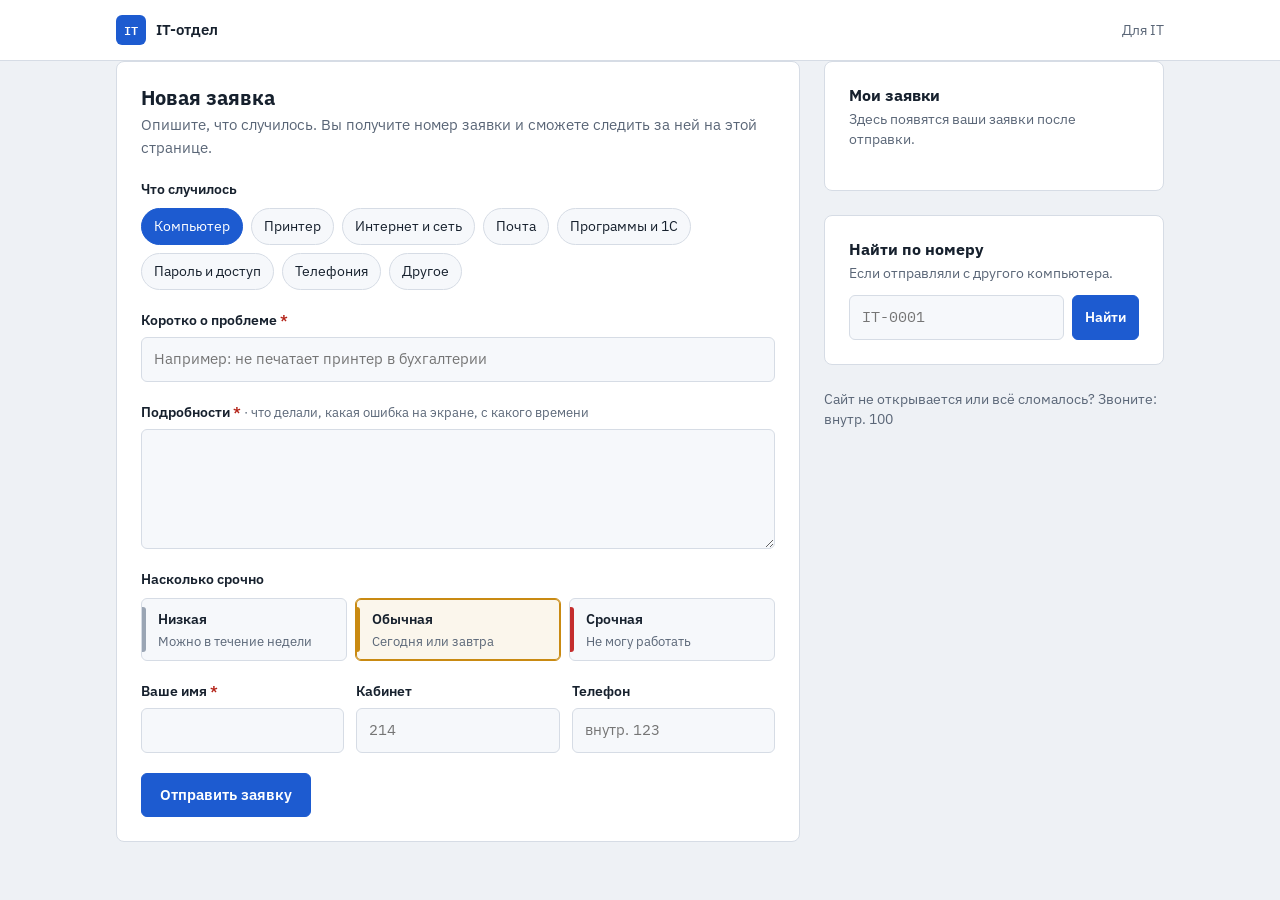
==== index.html @ 8672d534 "Сайт заявок в IT-отдел Форма для сотрудников, панель IT по паролю и скрипт Google Apps Script для хр" ====
<!doctype html>
<html lang="ru">
<head>
<meta charset="utf-8">
<meta name="viewport" content="width=device-width, initial-scale=1, viewport-fit=cover">
<title>Заявка в IT-отдел</title>
<link rel="preconnect" href="https://fonts.googleapis.com">
<link rel="preconnect" href="https://fonts.gstatic.com" crossorigin>
<link rel="stylesheet" href="https://fonts.googleapis.com/css2?family=IBM+Plex+Mono:wght@500;600&family=IBM+Plex+Sans:wght@400;600&display=swap">
<link rel="stylesheet" href="style.css">
<script src="config.js"></script>
<script src="common.js"></script>
</head>
<body>

<header class="top">
  <div class="wrap">
    <div class="brand"><span class="brand-mark">IT</span><span data-org>IT-отдел</span></div>
    <div class="spacer"></div>
    <a href="admin.html">Для IT</a>
  </div>
</header>
<div class="demo-banner" hidden>
  <div class="wrap">Демо-режим: сайт ещё не подключён к Google Таблице, заявки сохраняются только в этом браузере.</div>
</div>

<main class="wrap">
  <div class="layout">

    <section class="panel" id="formPanel">
      <h2>Новая заявка</h2>
      <p class="lead">Опишите, что случилось. Вы получите номер заявки и сможете следить за ней на этой странице.</p>

      <form id="form" novalidate>
        <fieldset>
          <span class="legend">Что случилось</span>
          <div class="chips" id="cats"></div>
        </fieldset>

        <div class="field">
          <label for="subject">Коротко о проблеме <span class="req">*</span></label>
          <input type="text" id="subject" maxlength="120" placeholder="Например: не печатает принтер в бухгалтерии" required>
        </div>

        <div class="field">
          <label for="description">Подробности <span class="req">*</span>
            <span class="hint">· что делали, какая ошибка на экране, с какого времени</span></label>
          <textarea id="description" maxlength="3000" required></textarea>
        </div>

        <fieldset>
          <span class="legend">Насколько срочно</span>
          <div class="prio">
            <label class="p-low"><input type="radio" name="priority" value="Низкая"><b>Низкая</b><small>Можно в течение недели</small></label>
            <label class="p-mid"><input type="radio" name="priority" value="Обычная" checked><b>Обычная</b><small>Сегодня или завтра</small></label>
            <label class="p-high"><input type="radio" name="priority" value="Срочная"><b>Срочная</b><small>Не могу работать</small></label>
          </div>
        </fieldset>

        <div class="row">
          <div class="field">
            <label for="name">Ваше имя <span class="req">*</span></label>
            <input type="text" id="name" maxlength="80" autocomplete="name" required>
          </div>
          <div class="field">
            <label for="place">Кабинет</label>
            <input type="text" id="place" maxlength="60" placeholder="214">
          </div>
          <div class="field">
            <label for="phone">Телефон</label>
            <input type="tel" id="phone" maxlength="40" placeholder="внутр. 123">
          </div>
        </div>

        <p class="error" id="formError" role="alert" hidden></p>
        <div class="actions">
          <button class="btn" type="submit" id="submitBtn">Отправить заявку</button>
        </div>
      </form>

      <div class="success" id="success" hidden>
        <span class="muted">Заявка принята. Её номер:</span>
        <div class="ticket-no" id="newNo"></div>
        <p class="muted" style="margin:0">Номер сохранён в списке «Мои заявки» справа. Там появится ответ IT-отдела.</p>
        <button class="btn ghost" type="button" id="againBtn">Отправить ещё одну</button>
      </div>
    </section>

    <aside class="side">
      <section class="panel">
        <h3>Мои заявки</h3>
        <p class="muted" style="margin:0" id="mineNote">Заявки, отправленные с этого компьютера.</p>
        <ul class="mine" id="mine"></ul>
        <div class="actions" style="margin-top:14px" id="mineActions" hidden>
          <button class="btn ghost small" type="button" id="refreshMine">Обновить статусы</button>
        </div>
      </section>

      <section class="panel">
        <h3>Найти по номеру</h3>
        <p class="muted" style="margin:0 0 12px">Если отправляли с другого компьютера.</p>
        <form class="check" id="checkForm">
          <input type="text" id="checkId" placeholder="IT-0001" aria-label="Номер заявки">
          <button class="btn small" type="submit">Найти</button>
        </form>
        <p class="error" id="checkError" role="alert" hidden style="margin-top:10px"></p>
      </section>

      <p class="muted" style="margin:0">Сайт не открывается или всё сломалось? Звоните: <span data-fallback></span></p>
    </aside>

  </div>
</main>

<script>
(function () {
  const CATS = ['Компьютер', 'Принтер', 'Интернет и сеть', 'Почта', 'Программы и 1С', 'Пароль и доступ', 'Телефония', 'Другое'];
  const MINE_KEY = 'it-helpdesk-mine';
  const NAME_KEY = 'it-helpdesk-contact';
  const $ = id => document.getElementById(id);

  $('cats').innerHTML = CATS.map((c, i) =>
    `<label class="chip"><input type="radio" name="category" value="${c}" ${i === 0 ? 'checked' : ''}><span>${c}</span></label>`).join('');

  // Имя, кабинет и телефон запоминаются, чтобы не вводить их каждый раз.
  const contact = IT.store(NAME_KEY) || {};
  ['name', 'place', 'phone'].forEach(k => { if (contact[k]) $(k).value = contact[k]; });

  let mine = IT.store(MINE_KEY) || [];   // [{id, subject, status, reply, updated}]

  function renderMine() {
    $('mineActions').hidden = mine.length === 0;
    $('mineNote').textContent = mine.length ? 'Заявки, отправленные с этого компьютера.' : 'Здесь появятся ваши заявки после отправки.';
    $('mine').innerHTML = mine.map(t => `
      <li>
        <div class="head"><span class="mono">${IT.esc(t.id)}</span><span class="pill s-${IT.STATUS_CLASS[t.status] || 'new'}">${IT.esc(t.status || 'Новая')}</span></div>
        <div class="subj">${IT.esc(t.subject)}</div>
        ${t.reply ? `<div class="reply"><b>Ответ IT</b>${IT.esc(t.reply)}</div>` : ''}
        <span class="muted">${t.updated ? 'обновлено ' + IT.ago(t.updated) : ''}</span>
      </li>`).join('');
  }

  function upsertMine(item) {
    const i = mine.findIndex(t => t.id === item.id);
    const merged = Object.assign({}, mine[i] || {}, item);
    if (i >= 0) mine[i] = merged; else mine.unshift(merged);
    mine = mine.slice(0, 20);
    IT.store(MINE_KEY, mine);
    renderMine();
  }

  async function refreshMine() {
    const btn = $('refreshMine');
    btn.disabled = true; btn.textContent = 'Обновляю…';
    for (const t of mine.slice(0, 10)) {
      try { upsertMine((await IT.api({ action: 'status', id: t.id })).item); } catch (e) { /* заявку могли удалить из таблицы */ }
    }
    btn.disabled = false; btn.textContent = 'Обновить статусы';
  }

  $('refreshMine').addEventListener('click', refreshMine);

  $('form').addEventListener('submit', async e => {
    e.preventDefault();
    const err = $('formError');
    err.hidden = true;
    const data = {
      action: 'create',
      category: document.querySelector('input[name=category]:checked').value,
      priority: document.querySelector('input[name=priority]:checked').value,
      subject: $('subject').value.trim(),
      description: $('description').value.trim(),
      name: $('name').value.trim(),
      place: $('place').value.trim(),
      phone: $('phone').value.trim(),
    };
    const missing = [!data.subject && 'тему', !data.description && 'подробности', !data.name && 'имя'].filter(Boolean);
    if (missing.length) {
      err.textContent = 'Заполните ' + missing.join(', ') + '.';
      err.hidden = false;
      return;
    }
    const btn = $('submitBtn');
    btn.disabled = true; btn.textContent = 'Отправляю…';
    try {
      const res = await IT.api(data);
      IT.store(NAME_KEY, { name: data.name, place: data.place, phone: data.phone });
      upsertMine({ id: res.id, subject: data.subject, status: 'Новая', reply: '', updated: new Date().toISOString() });
      $('newNo').textContent = res.id;
      $('form').hidden = true;
      $('success').hidden = false;
    } catch (ex) {
      err.textContent = ex.message;
      err.hidden = false;
    } finally {
      btn.disabled = false; btn.textContent = 'Отправить заявку';
    }
  });

  $('againBtn').addEventListener('click', () => {
    $('subject').value = ''; $('description').value = '';
    $('success').hidden = true; $('form').hidden = false;
    $('subject').focus();
  });

  $('checkForm').addEventListener('submit', async e => {
    e.preventDefault();
    const err = $('checkError');
    err.hidden = true;
    let id = $('checkId').value.trim().toUpperCase();
    if (/^\d+$/.test(id)) id = 'IT-' + id.padStart(4, '0');
    if (!id) return;
    try {
      upsertMine((await IT.api({ action: 'status', id })).item);
      $('checkId').value = '';
    } catch (ex) {
      err.textContent = ex.message;
      err.hidden = false;
    }
  });

  renderMine();
  if (mine.length) refreshMine();
})();
</script>
</body>
</html>
---- style.css ----
/* Layout: узкая колонка формы + боковая карточка статуса; панель IT — список на всю ширину */
:root {
  --bg: #eef1f5;
  --surface: #ffffff;
  --sunken: #f6f8fb;
  --line: #d6dce5;
  --fg: #16202d;
  --muted: #5a6677;
  --accent: #1d5bd0;
  --accent-ink: #ffffff;
  --st-new: #1d5bd0;
  --st-work: #a86200;
  --st-wait: #7247b8;
  --st-done: #1d7f47;
  --pr-high: #c42d2d;
  --pr-mid: #c98a12;
  --pr-low: #9aa5b4;
  --danger: #b42318;
  --font-ui: "IBM Plex Sans", "Segoe UI", system-ui, sans-serif;
  --font-mono: "IBM Plex Mono", Consolas, "Courier New", monospace;
  --radius: 8px;
}
@media (prefers-color-scheme: dark) {
  :root {
    --bg: #0e131a;
    --surface: #161d27;
    --sunken: #111821;
    --line: #2a3442;
    --fg: #e5eaf1;
    --muted: #97a2b2;
    --accent: #6d98ff;
    --accent-ink: #0b1220;
    --st-new: #7aa2ff;
    --st-work: #f0a640;
    --st-wait: #b494f2;
    --st-done: #4fc283;
    --pr-high: #ff6b6b;
    --pr-mid: #e9b44c;
    --pr-low: #566273;
    --danger: #ff7a6e;
    color-scheme: dark;
  }
}

* { box-sizing: border-box; }
html { -webkit-text-size-adjust: 100%; }
body {
  margin: 0;
  background: var(--bg);
  color: var(--fg);
  font: 15px/1.5 var(--font-ui);
}
h1, h2, h3 { margin: 0; line-height: 1.2; text-wrap: balance; }
button, input, select, textarea { font: inherit; color: inherit; }
:focus-visible { outline: 2px solid var(--accent); outline-offset: 2px; }
[hidden] { display: none !important; }

.wrap {
  max-width: 1080px;
  margin: 0 auto;
  padding-block: 0;
  padding-left: max(16px, env(safe-area-inset-left, 0px));
  padding-right: max(16px, env(safe-area-inset-right, 0px));
}

/* шапка */
.top { border-bottom: 1px solid var(--line); background: var(--surface); }
.top .wrap { display: flex; align-items: center; gap: 12px; min-height: 60px; flex-wrap: wrap; padding-block: 10px; }
.brand { display: flex; align-items: center; gap: 10px; font-weight: 600; }
.brand-mark {
  width: 30px; height: 30px; border-radius: 6px; display: grid; place-items: center;
  background: var(--accent); color: var(--accent-ink);
  font: 600 12px var(--font-mono); letter-spacing: .02em;
}
.top .spacer { flex: 1; }
.top a { color: var(--muted); text-decoration: none; font-size: 14px; }
.top a:hover { color: var(--fg); }

.demo-banner {
  background: color-mix(in srgb, var(--st-work) 14%, var(--surface));
  border-bottom: 1px solid color-mix(in srgb, var(--st-work) 35%, transparent);
  font-size: 14px;
}
.demo-banner .wrap { padding-block: 8px; }

main { padding-block: 28px 56px; }

.layout { display: grid; grid-template-columns: minmax(0, 1fr) 340px; gap: 24px; align-items: start; }
@media (max-width: 860px) { .layout { grid-template-columns: minmax(0, 1fr); } }

.panel {
  background: var(--surface);
  border: 1px solid var(--line);
  border-radius: var(--radius);
  padding: 24px;
  min-width: 0;
}
@media (max-width: 480px) { .panel { padding: 18px; } }
.panel > h2 { font-size: 20px; margin-bottom: 4px; }
.lead { color: var(--muted); margin: 0 0 20px; }

/* форма */
form { display: grid; gap: 20px; }
.field { display: grid; gap: 6px; min-width: 0; }
.field > label, .legend { font-weight: 600; font-size: 14px; }
.hint { color: var(--muted); font-size: 13px; font-weight: 400; }
.req { color: var(--danger); }
input[type=text], input[type=tel], input[type=password], input[type=search], select, textarea {
  width: 100%;
  background: var(--sunken);
  border: 1px solid var(--line);
  border-radius: 6px;
  padding: 10px 12px;
}
textarea { min-height: 120px; resize: vertical; }
input:focus, textarea:focus, select:focus { border-color: var(--accent); outline: none; box-shadow: 0 0 0 3px color-mix(in srgb, var(--accent) 22%, transparent); }
.row { display: grid; grid-template-columns: repeat(3, minmax(0, 1fr)); gap: 12px; }
@media (max-width: 600px) { .row { grid-template-columns: minmax(0, 1fr); } }
fieldset { border: 0; margin: 0; padding: 0; min-width: 0; display: grid; gap: 8px; }

.chips { display: flex; flex-wrap: wrap; gap: 8px; }
.chip { position: relative; }
.chip input { position: absolute; opacity: 0; inset: 0; margin: 0; cursor: pointer; }
.chip span {
  display: inline-block; padding: 7px 12px; border-radius: 999px;
  border: 1px solid var(--line); background: var(--sunken); font-size: 14px;
  cursor: pointer; user-select: none;
}
.chip input:checked + span { background: var(--accent); border-color: var(--accent); color: var(--accent-ink); }
.chip input:focus-visible + span { outline: 2px solid var(--accent); outline-offset: 2px; }

.prio { display: grid; grid-template-columns: repeat(3, minmax(0, 1fr)); gap: 8px; }
@media (max-width: 600px) { .prio { grid-template-columns: minmax(0, 1fr); } }
.prio label {
  position: relative; display: grid; gap: 2px; padding: 10px 12px 10px 16px;
  border: 1px solid var(--line); border-radius: 6px; background: var(--sunken); cursor: pointer;
}
.prio label::before { content: ""; position: absolute; left: 0; top: 8px; bottom: 8px; width: 4px; border-radius: 0 3px 3px 0; background: var(--c); }
.prio input { position: absolute; opacity: 0; }
.prio b { font-weight: 600; font-size: 14px; }
.prio small { color: var(--muted); font-size: 12.5px; }
.prio label:has(input:checked) { border-color: var(--c); box-shadow: inset 0 0 0 1px var(--c); background: color-mix(in srgb, var(--c) 8%, var(--surface)); }
.prio label:has(input:focus-visible) { outline: 2px solid var(--accent); outline-offset: 2px; }
.p-low { --c: var(--pr-low); } .p-mid { --c: var(--pr-mid); } .p-high { --c: var(--pr-high); }

.btn {
  display: inline-flex; align-items: center; justify-content: center; gap: 8px;
  border: 1px solid var(--accent); background: var(--accent); color: var(--accent-ink);
  border-radius: 6px; padding: 10px 18px; font-weight: 600; cursor: pointer;
}
.btn:hover { filter: brightness(1.08); }
.btn:disabled { opacity: .55; cursor: progress; }
.btn.ghost { background: transparent; color: var(--fg); border-color: var(--line); }
.btn.ghost:hover { border-color: var(--muted); filter: none; }
.btn.small { padding: 6px 12px; font-size: 13.5px; }
.actions { display: flex; gap: 12px; align-items: center; flex-wrap: wrap; }

.error { color: var(--danger); font-size: 14px; margin: 0; }

/* успех */
.success { display: grid; gap: 14px; justify-items: start; }
.ticket-no {
  font: 600 clamp(34px, 7vw, 48px)/1 var(--font-mono); letter-spacing: .02em;
  color: var(--accent);
}

/* боковая колонка */
.side { display: grid; gap: 24px; min-width: 0; }
.side h3 { font-size: 16px; margin-bottom: 4px; }
.check { display: flex; gap: 8px; }
.check input { font-family: var(--font-mono); text-transform: uppercase; }
.mine { list-style: none; margin: 16px 0 0; padding: 0; display: grid; gap: 10px; }
.mine li { border: 1px solid var(--line); border-radius: 6px; padding: 10px 12px; background: var(--sunken); display: grid; gap: 4px; min-width: 0; }
.mine .head { display: flex; gap: 8px; align-items: center; justify-content: space-between; }
.mine .subj { overflow-wrap: anywhere; }
.reply {
  border-left: 3px solid var(--accent); padding: 4px 0 4px 10px; font-size: 14px;
  white-space: pre-wrap; overflow-wrap: anywhere;
}
.reply b { display: block; font-size: 12px; color: var(--muted); font-weight: 600; text-transform: uppercase; letter-spacing: .05em; }
.muted { color: var(--muted); font-size: 13.5px; }
.mono { font-family: var(--font-mono); font-variant-numeric: tabular-nums; }

/* статусы */
.pill {
  display: inline-flex; align-items: center; gap: 6px; white-space: nowrap;
  padding: 2px 9px; border-radius: 999px; font-size: 12.5px; font-weight: 600;
  color: var(--c); background: color-mix(in srgb, var(--c) 13%, transparent);
}
.pill::before { content: ""; width: 6px; height: 6px; border-radius: 50%; background: currentColor; }
.s-new { --c: var(--st-new); } .s-work { --c: var(--st-work); } .s-wait { --c: var(--st-wait); } .s-done { --c: var(--st-done); }

/* ── панель IT ── */
.login { max-width: 380px; margin: 40px auto; }
.summary { display: grid; grid-template-columns: repeat(4, minmax(0, 1fr)); gap: 12px; margin-bottom: 20px; }
@media (max-width: 640px) { .summary { grid-template-columns: repeat(2, minmax(0, 1fr)); } }
.stat {
  background: var(--surface); border: 1px solid var(--line); border-radius: var(--radius);
  padding: 14px 16px; text-align: left; cursor: pointer; display: grid; gap: 2px;
}
.stat b { font: 600 28px/1.1 var(--font-mono); font-variant-numeric: tabular-nums; color: var(--c); }
.stat span { color: var(--muted); font-size: 13.5px; }
.stat[aria-pressed=true] { border-color: var(--c); box-shadow: inset 0 0 0 1px var(--c); }

.toolbar { display: flex; gap: 10px; flex-wrap: wrap; align-items: center; margin-bottom: 14px; }
.toolbar input[type=search] { flex: 1 1 220px; width: auto; }
.seg { display: inline-flex; border: 1px solid var(--line); border-radius: 6px; overflow: hidden; }
.seg button { border: 0; background: var(--surface); padding: 8px 12px; cursor: pointer; font-size: 14px; }
.seg button + button { border-left: 1px solid var(--line); }
.seg button[aria-pressed=true] { background: var(--accent); color: var(--accent-ink); }

.list { display: grid; gap: 8px; }
.ticket { background: var(--surface); border: 1px solid var(--line); border-radius: var(--radius); position: relative; overflow: hidden; min-width: 0; }
.ticket::before { content: ""; position: absolute; left: 0; top: 0; bottom: 0; width: 4px; background: var(--c); }
.ticket > button {
  all: unset; box-sizing: border-box; width: 100%; cursor: pointer;
  display: grid; grid-template-columns: 76px minmax(0, 1fr) auto; gap: 4px 14px; align-items: center;
  padding: 12px 16px 12px 20px;
}
.ticket > button:focus-visible { outline: 2px solid var(--accent); outline-offset: -2px; }
.ticket .no { font: 500 13px var(--font-mono); color: var(--muted); }
.ticket .subj { font-weight: 600; overflow-wrap: anywhere; }
.ticket .meta { grid-column: 2 / -1; color: var(--muted); font-size: 13.5px; display: flex; gap: 6px 14px; flex-wrap: wrap; }
@media (max-width: 560px) {
  .ticket > button { grid-template-columns: minmax(0, 1fr) auto; }
  .ticket .no { grid-column: 1 / -1; }
  .ticket .meta { grid-column: 1 / -1; }
}
.ticket.done { opacity: .72; }
.ticket.open { border-color: color-mix(in srgb, var(--accent) 50%, var(--line)); }

.detail { border-top: 1px solid var(--line); padding: 16px 16px 18px 20px; display: grid; gap: 16px; background: var(--sunken); }
.desc { white-space: pre-wrap; overflow-wrap: anywhere; margin: 0; }
.contacts { display: grid; grid-template-columns: repeat(auto-fit, minmax(160px, 1fr)); gap: 10px; }
.contacts div { display: grid; }
.contacts dt { color: var(--muted); font-size: 12px; text-transform: uppercase; letter-spacing: .05em; }
.contacts dd { margin: 0; overflow-wrap: anywhere; }
.status-btns { display: flex; gap: 8px; flex-wrap: wrap; }
.status-btns button {
  border: 1px solid var(--line); background: var(--surface); border-radius: 999px;
  padding: 6px 12px; cursor: pointer; font-size: 13.5px; color: var(--c);
}
.status-btns button[aria-pressed=true] { background: var(--c); border-color: var(--c); color: var(--surface); font-weight: 600; }

.empty { text-align: center; padding: 48px 16px; color: var(--muted); border: 1px dashed var(--line); border-radius: var(--radius); }
.empty b { display: block; color: var(--fg); font-size: 16px; margin-bottom: 4px; }

footer { color: var(--muted); font-size: 13px; padding-block: 0 32px; }

@media (prefers-reduced-motion: reduce) { * { transition: none !important; animation: none !important; } }
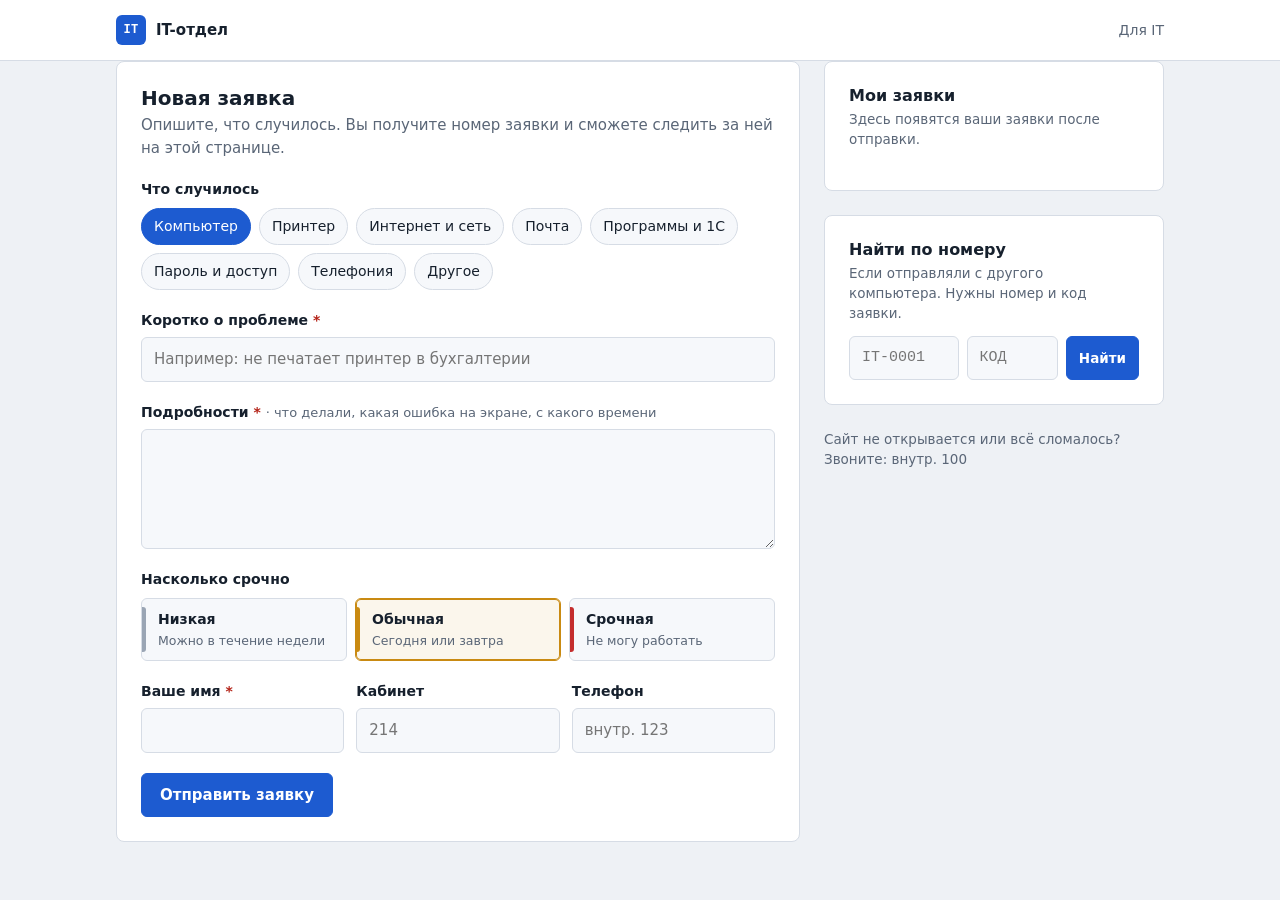
==== commit a1834f53: "Защита: код заявки, счётчик номеров, лимиты, CSP - статус заявки отдаётся только по номеру и секретн" ====
--- a/index.html
+++ b/index.html
@@ -3,6 +3,8 @@
 <head>
 <meta charset="utf-8">
 <meta name="viewport" content="width=device-width, initial-scale=1, viewport-fit=cover">
+<meta http-equiv="Content-Security-Policy" content="default-src 'none'; script-src 'self'; style-src 'self' 'unsafe-inline' https://fonts.googleapis.com; font-src https://fonts.gstatic.com; connect-src https://script.google.com https://script.googleusercontent.com; img-src 'self' data:; base-uri 'none'; form-action 'none'">
+<meta name="referrer" content="no-referrer">
 <title>Заявка в IT-отдел</title>
 <link rel="preconnect" href="https://fonts.googleapis.com">
 <link rel="preconnect" href="https://fonts.gstatic.com" crossorigin>
@@ -72,6 +74,12 @@
           </div>
         </div>
 
+        <!-- Ловушка для ботов: человек это поле не видит. -->
+        <div class="trap" aria-hidden="true">
+          <label for="website">Сайт</label>
+          <input type="text" id="website" tabindex="-1" autocomplete="off">
+        </div>
+
         <p class="error" id="formError" role="alert" hidden></p>
         <div class="actions">
           <button class="btn" type="submit" id="submitBtn">Отправить заявку</button>
@@ -81,7 +89,8 @@
       <div class="success" id="success" hidden>
         <span class="muted">Заявка принята. Её номер:</span>
         <div class="ticket-no" id="newNo"></div>
-        <p class="muted" style="margin:0">Номер сохранён в списке «Мои заявки» справа. Там появится ответ IT-отдела.</p>
+        <div class="muted">Код заявки: <span class="mono" id="newCode" style="color:var(--fg);font-size:16px"></span></div>
+        <p class="muted" style="margin:0">Заявка сохранена в списке «Мои заявки» справа, там появится ответ IT-отдела. Код нужен, чтобы проверить заявку с другого компьютера. Не сообщайте его посторонним.</p>
         <button class="btn ghost" type="button" id="againBtn">Отправить ещё одну</button>
       </div>
     </section>
@@ -98,9 +107,10 @@
 
       <section class="panel">
         <h3>Найти по номеру</h3>
-        <p class="muted" style="margin:0 0 12px">Если отправляли с другого компьютера.</p>
+        <p class="muted" style="margin:0 0 12px">Если отправляли с другого компьютера. Нужны номер и код заявки.</p>
         <form class="check" id="checkForm">
           <input type="text" id="checkId" placeholder="IT-0001" aria-label="Номер заявки">
+          <input type="text" id="checkCode" placeholder="Код" aria-label="Код заявки" maxlength="8" autocomplete="off">
           <button class="btn small" type="submit">Найти</button>
         </form>
         <p class="error" id="checkError" role="alert" hidden style="margin-top:10px"></p>
@@ -112,116 +122,6 @@
   </div>
 </main>
 
-<script>
-(function () {
-  const CATS = ['Компьютер', 'Принтер', 'Интернет и сеть', 'Почта', 'Программы и 1С', 'Пароль и доступ', 'Телефония', 'Другое'];
-  const MINE_KEY = 'it-helpdesk-mine';
-  const NAME_KEY = 'it-helpdesk-contact';
-  const $ = id => document.getElementById(id);
-
-  $('cats').innerHTML = CATS.map((c, i) =>
-    `<label class="chip"><input type="radio" name="category" value="${c}" ${i === 0 ? 'checked' : ''}><span>${c}</span></label>`).join('');
-
-  // Имя, кабинет и телефон запоминаются, чтобы не вводить их каждый раз.
-  const contact = IT.store(NAME_KEY) || {};
-  ['name', 'place', 'phone'].forEach(k => { if (contact[k]) $(k).value = contact[k]; });
-
-  let mine = IT.store(MINE_KEY) || [];   // [{id, subject, status, reply, updated}]
-
-  function renderMine() {
-    $('mineActions').hidden = mine.length === 0;
-    $('mineNote').textContent = mine.length ? 'Заявки, отправленные с этого компьютера.' : 'Здесь появятся ваши заявки после отправки.';
-    $('mine').innerHTML = mine.map(t => `
-      <li>
-        <div class="head"><span class="mono">${IT.esc(t.id)}</span><span class="pill s-${IT.STATUS_CLASS[t.status] || 'new'}">${IT.esc(t.status || 'Новая')}</span></div>
-        <div class="subj">${IT.esc(t.subject)}</div>
-        ${t.reply ? `<div class="reply"><b>Ответ IT</b>${IT.esc(t.reply)}</div>` : ''}
-        <span class="muted">${t.updated ? 'обновлено ' + IT.ago(t.updated) : ''}</span>
-      </li>`).join('');
-  }
-
-  function upsertMine(item) {
-    const i = mine.findIndex(t => t.id === item.id);
-    const merged = Object.assign({}, mine[i] || {}, item);
-    if (i >= 0) mine[i] = merged; else mine.unshift(merged);
-    mine = mine.slice(0, 20);
-    IT.store(MINE_KEY, mine);
-    renderMine();
-  }
-
-  async function refreshMine() {
-    const btn = $('refreshMine');
-    btn.disabled = true; btn.textContent = 'Обновляю…';
-    for (const t of mine.slice(0, 10)) {
-      try { upsertMine((await IT.api({ action: 'status', id: t.id })).item); } catch (e) { /* заявку могли удалить из таблицы */ }
-    }
-    btn.disabled = false; btn.textContent = 'Обновить статусы';
-  }
-
-  $('refreshMine').addEventListener('click', refreshMine);
-
-  $('form').addEventListener('submit', async e => {
-    e.preventDefault();
-    const err = $('formError');
-    err.hidden = true;
-    const data = {
-      action: 'create',
-      category: document.querySelector('input[name=category]:checked').value,
-      priority: document.querySelector('input[name=priority]:checked').value,
-      subject: $('subject').value.trim(),
-      description: $('description').value.trim(),
-      name: $('name').value.trim(),
-      place: $('place').value.trim(),
-      phone: $('phone').value.trim(),
-    };
-    const missing = [!data.subject && 'тему', !data.description && 'подробности', !data.name && 'имя'].filter(Boolean);
-    if (missing.length) {
-      err.textContent = 'Заполните ' + missing.join(', ') + '.';
-      err.hidden = false;
-      return;
-    }
-    const btn = $('submitBtn');
-    btn.disabled = true; btn.textContent = 'Отправляю…';
-    try {
-      const res = await IT.api(data);
-      IT.store(NAME_KEY, { name: data.name, place: data.place, phone: data.phone });
-      upsertMine({ id: res.id, subject: data.subject, status: 'Новая', reply: '', updated: new Date().toISOString() });
-      $('newNo').textContent = res.id;
-      $('form').hidden = true;
-      $('success').hidden = false;
-    } catch (ex) {
-      err.textContent = ex.message;
-      err.hidden = false;
-    } finally {
-      btn.disabled = false; btn.textContent = 'Отправить заявку';
-    }
-  });
-
-  $('againBtn').addEventListener('click', () => {
-    $('subject').value = ''; $('description').value = '';
-    $('success').hidden = true; $('form').hidden = false;
-    $('subject').focus();
-  });
-
-  $('checkForm').addEventListener('submit', async e => {
-    e.preventDefault();
-    const err = $('checkError');
-    err.hidden = true;
-    let id = $('checkId').value.trim().toUpperCase();
-    if (/^\d+$/.test(id)) id = 'IT-' + id.padStart(4, '0');
-    if (!id) return;
-    try {
-      upsertMine((await IT.api({ action: 'status', id })).item);
-      $('checkId').value = '';
-    } catch (ex) {
-      err.textContent = ex.message;
-      err.hidden = false;
-    }
-  });
-
-  renderMine();
-  if (mine.length) refreshMine();
-})();
-</script>
+<script src="index.js"></script>
 </body>
 </html>
--- a/style.css
+++ b/style.css
@@ -167,8 +167,9 @@
 /* боковая колонка */
 .side { display: grid; gap: 24px; min-width: 0; }
 .side h3 { font-size: 16px; margin-bottom: 4px; }
-.check { display: flex; gap: 8px; }
+.check { display: grid; grid-template-columns: minmax(0, 1.2fr) minmax(0, 1fr) auto; gap: 8px; }
 .check input { font-family: var(--font-mono); text-transform: uppercase; }
+.trap { position: absolute; left: -10000px; width: 1px; height: 1px; overflow: hidden; }
 .mine { list-style: none; margin: 16px 0 0; padding: 0; display: grid; gap: 10px; }
 .mine li { border: 1px solid var(--line); border-radius: 6px; padding: 10px 12px; background: var(--sunken); display: grid; gap: 4px; min-width: 0; }
 .mine .head { display: flex; gap: 8px; align-items: center; justify-content: space-between; }
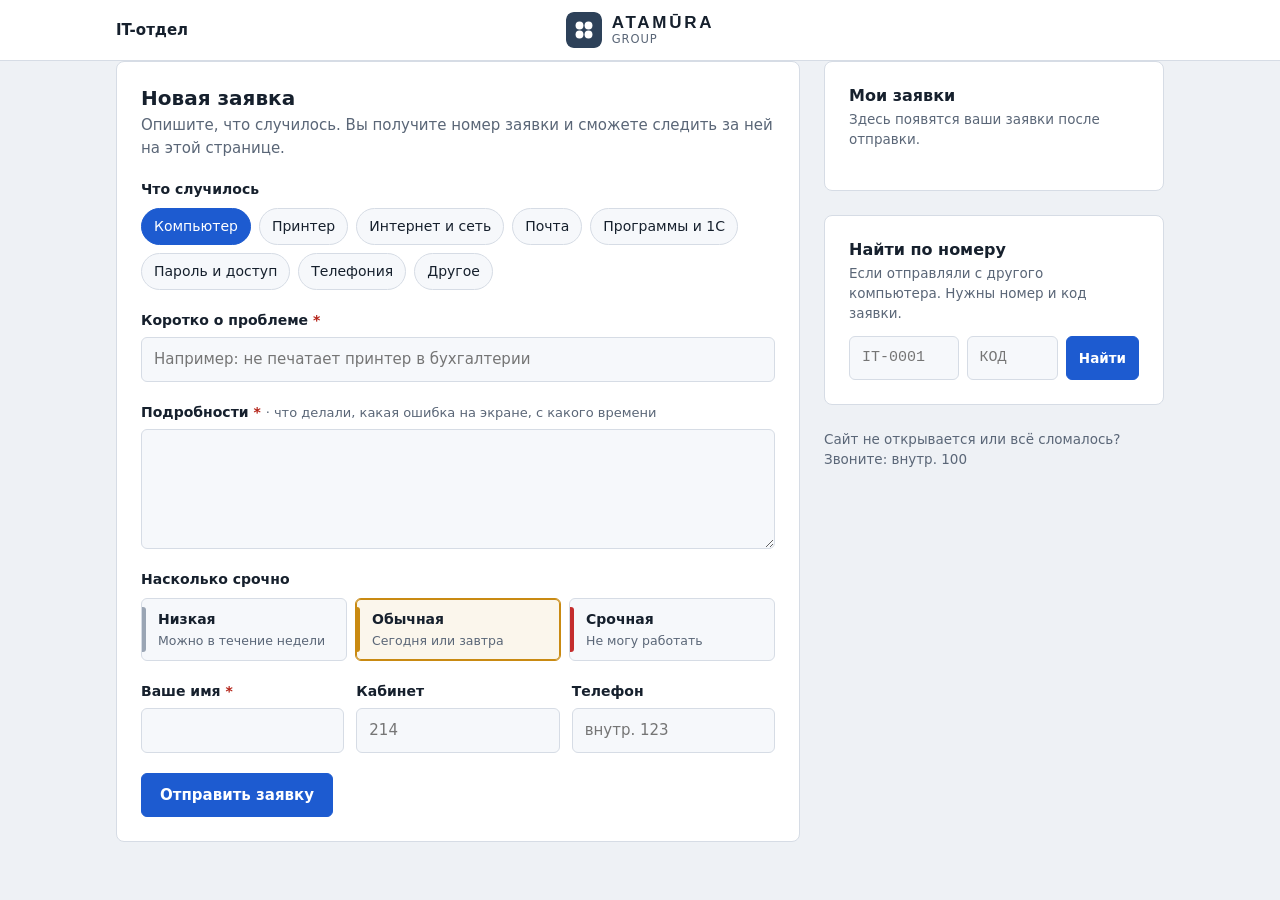
==== commit 7c4c7332: "Логотип ATAMURA по центру шапки, убрана ссылка «Для IT» Co-Authored-By: Claude Opus 5.5 <noreply@ant" ====
--- a/index.html
+++ b/index.html
@@ -8,7 +8,8 @@
 <title>Заявка в IT-отдел</title>
 <link rel="preconnect" href="https://fonts.googleapis.com">
 <link rel="preconnect" href="https://fonts.gstatic.com" crossorigin>
-<link rel="stylesheet" href="https://fonts.googleapis.com/css2?family=IBM+Plex+Mono:wght@500;600&family=IBM+Plex+Sans:wght@400;600&display=swap">
+<link rel="stylesheet" href="https://fonts.googleapis.com/css2?family=Comfortaa:wght@700&family=IBM+Plex+Mono:wght@500;600&family=IBM+Plex+Sans:wght@400;600&display=swap">
+<link rel="icon" href="logo.svg" type="image/svg+xml">
 <link rel="stylesheet" href="style.css">
 <script src="config.js"></script>
 <script src="common.js"></script>
@@ -16,10 +17,13 @@
 <body>
 
 <header class="top">
-  <div class="wrap">
-    <div class="brand"><span class="brand-mark">IT</span><span data-org>IT-отдел</span></div>
-    <div class="spacer"></div>
-    <a href="admin.html">Для IT</a>
+  <div class="wrap top-grid">
+    <span class="top-title" data-org>IT-отдел</span>
+    <div class="brand">
+      <img class="brand-logo" src="logo.svg" alt="" width="36" height="36">
+      <span class="wordmark"><b>ATAMŪRA</b><small>Group</small></span>
+    </div>
+    <div class="top-right"></div>
   </div>
 </header>
 <div class="demo-banner" hidden>
--- a/style.css
+++ b/style.css
@@ -18,6 +18,7 @@
   --danger: #b42318;
   --font-ui: "IBM Plex Sans", "Segoe UI", system-ui, sans-serif;
   --font-mono: "IBM Plex Mono", Consolas, "Courier New", monospace;
+  --font-brand: "Comfortaa", "Century Gothic", "Segoe UI", sans-serif;
   --radius: 8px;
 }
 @media (prefers-color-scheme: dark) {
@@ -67,12 +68,20 @@
 .top { border-bottom: 1px solid var(--line); background: var(--surface); }
 .top .wrap { display: flex; align-items: center; gap: 12px; min-height: 60px; flex-wrap: wrap; padding-block: 10px; }
 .brand { display: flex; align-items: center; gap: 10px; font-weight: 600; }
-.brand-mark {
-  width: 30px; height: 30px; border-radius: 6px; display: grid; place-items: center;
-  background: var(--accent); color: var(--accent-ink);
-  font: 600 12px var(--font-mono); letter-spacing: .02em;
-}
+.brand-logo { width: 36px; height: 36px; border-radius: 8px; flex: none; }
+.wordmark { display: grid; line-height: 1.15; }
+.wordmark b { font: 700 17px var(--font-brand); letter-spacing: .16em; }
+.wordmark small { color: var(--muted); font-size: 11.5px; font-weight: 400; letter-spacing: .08em; text-transform: uppercase; }
 .top .spacer { flex: 1; }
+/* Шапка в три колонки: название слева, логотип строго по центру, кнопки справа. */
+.top .wrap.top-grid { display: grid; grid-template-columns: minmax(0, 1fr) auto minmax(0, 1fr); }
+.top-title { font-weight: 600; min-width: 0; }
+.top-right { display: flex; gap: 12px; align-items: center; justify-content: flex-end; flex-wrap: wrap; min-width: 0; }
+@media (max-width: 600px) {
+  .top-title { font-size: 13.5px; }
+  .top-right { grid-column: 1 / -1; justify-content: center; }
+  .top-right:empty { display: none; }
+}
 .top a { color: var(--muted); text-decoration: none; font-size: 14px; }
 .top a:hover { color: var(--fg); }
 
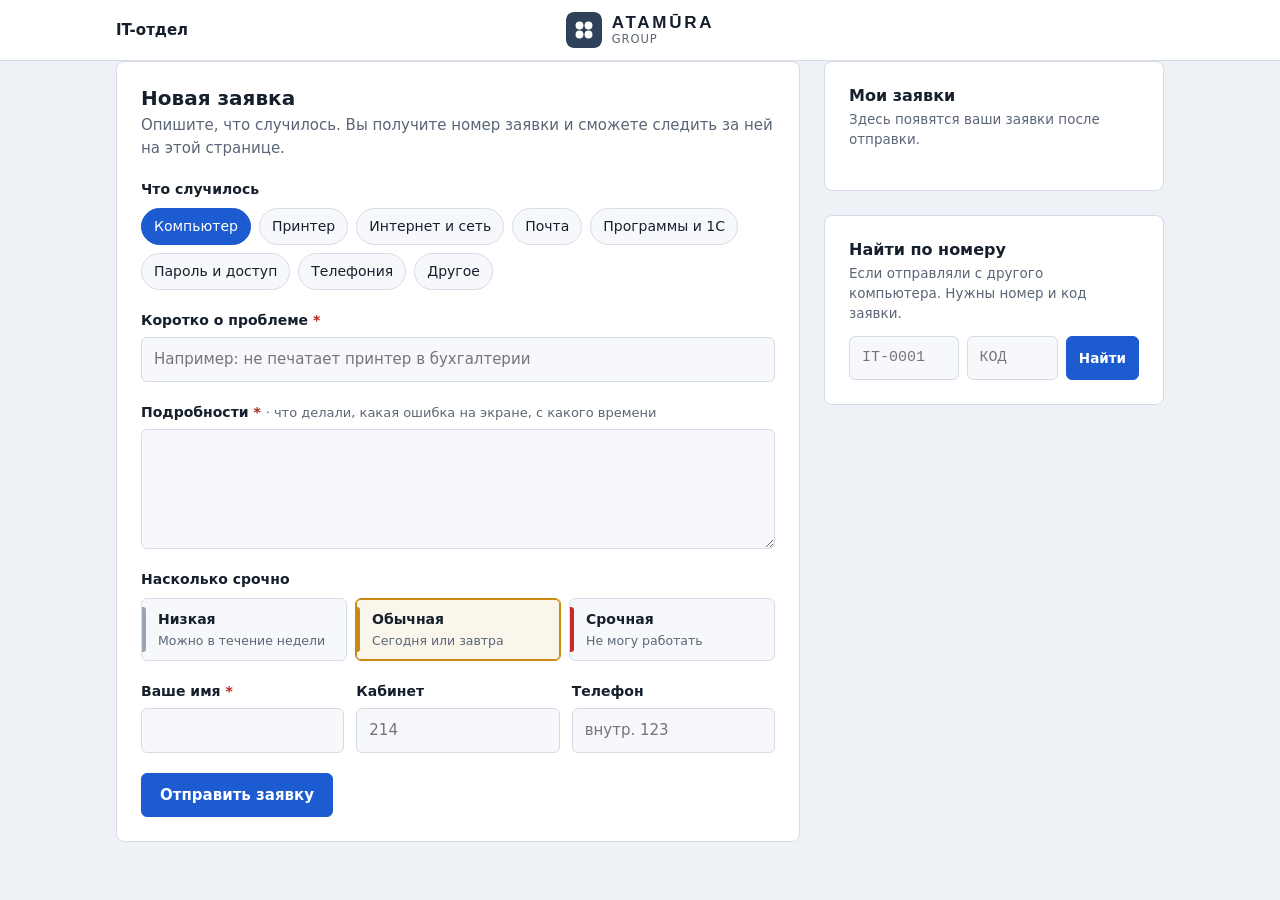
==== commit 0535911a: "Убрана строка «Сайт не открывается… Звоните» Co-Authored-By: Claude Opus 5.5 <noreply@anthropic.com>" ====
--- a/index.html
+++ b/index.html
@@ -119,8 +119,6 @@
         </form>
         <p class="error" id="checkError" role="alert" hidden style="margin-top:10px"></p>
       </section>
-
-      <p class="muted" style="margin:0">Сайт не открывается или всё сломалось? Звоните: <span data-fallback></span></p>
     </aside>
 
   </div>
